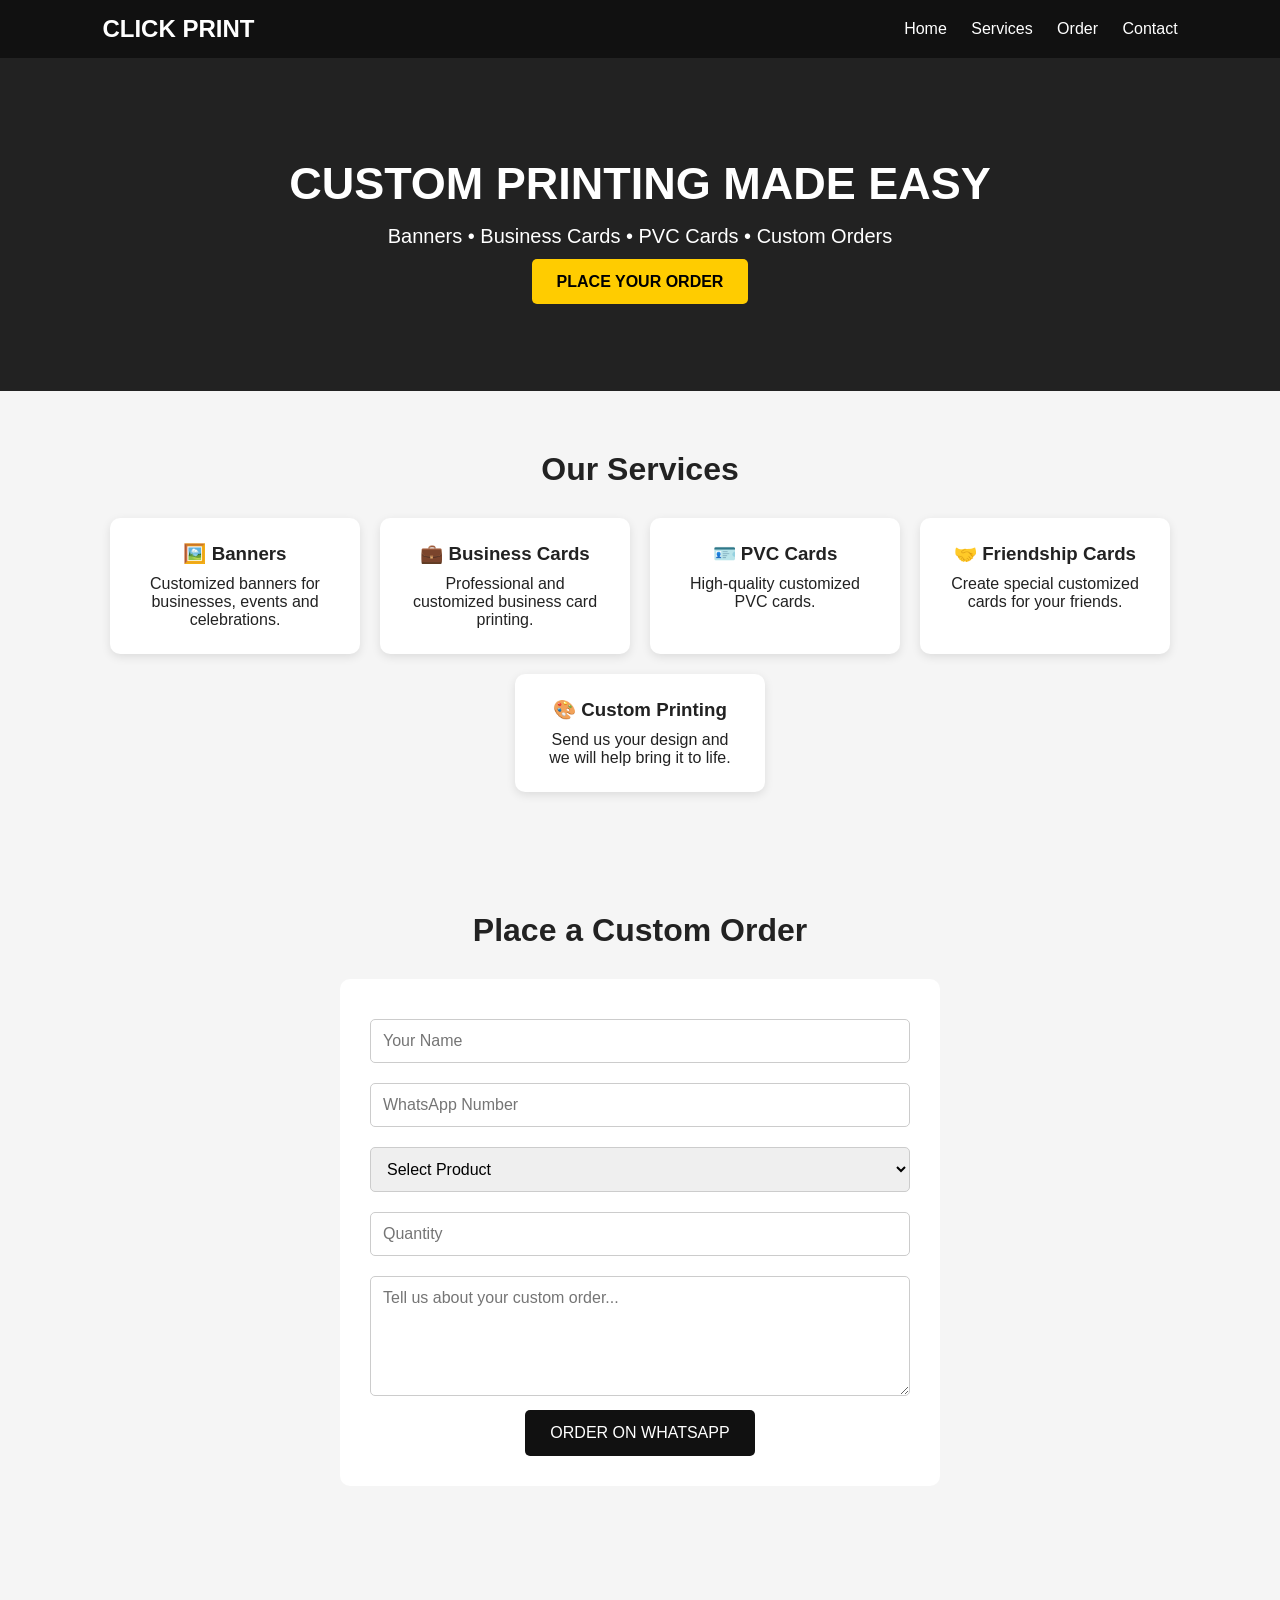
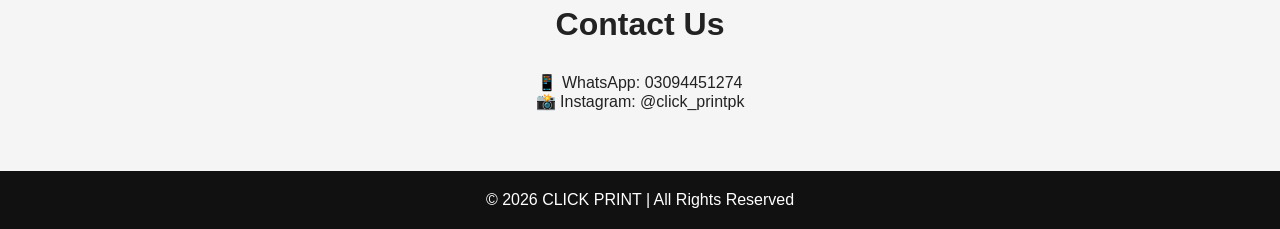
==== index.html @ 54373964 "Add files via upload" ====
<!DOCTYPE html>
<html>

<head>
  <meta charset="UTF-8">
  <meta name="viewport" content="width=device-width, initial-scale=1">
  <title></title>
</head>
<!DOCTYPE html><html lang="en">
<head>
  <meta charset="UTF-8">
  <meta name="viewport" content="width=device-width, initial-scale=1.0">
  <title>Click Print | Custom Printing</title>  <style>
    * {
      margin: 0;
      padding: 0;
      box-sizing: border-box;
      font-family: Arial, sans-serif;
    }

    body {
      background: #f5f5f5;
      color: #222;
    }

    header {
      background: #111;
      color: white;
      padding: 15px 8%;
      display: flex;
      justify-content: space-between;
      align-items: center;
    }

    .logo {
      font-size: 24px;
      font-weight: bold;
    }

    nav a {
      color: white;
      text-decoration: none;
      margin-left: 20px;
    }

    nav a:hover {
      color: #ffcc00;
    }

    .hero {
      background: #222;
      color: white;
      text-align: center;
      padding: 100px 20px;
    }

    .hero h1 {
      font-size: 45px;
      margin-bottom: 15px;
    }

    .hero p {
      font-size: 20px;
      margin-bottom: 25px;
    }

    .button {
      background: #ffcc00;
      color: black;
      padding: 14px 25px;
      text-decoration: none;
      border-radius: 5px;
      font-weight: bold;
    }

    section {
      padding: 60px 8%;
      text-align: center;
    }

    section h2 {
      margin-bottom: 30px;
      font-size: 32px;
    }

    .services {
      display: flex;
      flex-wrap: wrap;
      justify-content: center;
      gap: 20px;
    }

    .card {
      background: white;
      width: 250px;
      padding: 25px;
      border-radius: 10px;
      box-shadow: 0 3px 10px rgba(0,0,0,0.1);
    }

    .card h3 {
      margin-bottom: 10px;
    }

    .order-form {
      max-width: 600px;
      margin: auto;
      background: white;
      padding: 30px;
      border-radius: 10px;
    }

    input, select, textarea {
      width: 100%;
      padding: 12px;
      margin: 10px 0;
      border: 1px solid #ccc;
      border-radius: 5px;
      font-size: 16px;
    }

    textarea {
      height: 120px;
    }

    button {
      background: #111;
      color: white;
      border: none;
      padding: 14px 25px;
      border-radius: 5px;
      cursor: pointer;
      font-size: 16px;
    }

    button:hover {
      background: #333;
    }

    footer {
      background: #111;
      color: white;
      text-align: center;
      padding: 20px;
    }

    @media (max-width: 700px) {
      header {
        flex-direction: column;
        gap: 15px;
      }

      nav a {
        margin: 0 8px;
      }

      .hero h1 {
        font-size: 32px;
      }
    }
  </style></head><body><header>
  <div class="logo">CLICK PRINT</div>  <nav>
    <a href="#home">Home</a>
    <a href="#services">Services</a>
    <a href="#order">Order</a>
    <a href="#contact">Contact</a>
  </nav>
</header><section class="hero" id="home">
  <h1>CUSTOM PRINTING MADE EASY</h1>
  <p>Banners • Business Cards • PVC Cards • Custom Orders</p><a href="#order" class="button">PLACE YOUR ORDER</a>

</section><section id="services">  <h2>Our Services</h2>  <div class="services"><div class="card">
  <h3>🖼️ Banners</h3>
  <p>Customized banners for businesses, events and celebrations.</p>
</div>

<div class="card">
  <h3>💼 Business Cards</h3>
  <p>Professional and customized business card printing.</p>
</div>

<div class="card">
  <h3>🪪 PVC Cards</h3>
  <p>High-quality customized PVC cards.</p>
</div>

<div class="card">
  <h3>🤝 Friendship Cards</h3>
  <p>Create special customized cards for your friends.</p>
</div>

<div class="card">
  <h3>🎨 Custom Printing</h3>
  <p>Send us your design and we will help bring it to life.</p>
</div>

  </div></section><section id="order">  <h2>Place a Custom Order</h2>  <form class="order-form" id="orderForm"><input type="text" id="name" placeholder="Your Name" required>

<input type="tel" id="phone" placeholder="WhatsApp Number" required>

<select id="product" required>
  <option value="">Select Product</option>
  <option>Banner</option>
  <option>Business Card</option>
  <option>PVC Card</option>
  <option>Friendship Card</option>
  <option>Custom Printing</option>
</select>

<input type="number" id="quantity" placeholder="Quantity" required>

<textarea id="details" placeholder="Tell us about your custom order..."></textarea>

<button type="submit">ORDER ON WHATSAPP</button>

  </form></section><section id="contact">  <h2>Contact Us</h2>  <p>📱 WhatsApp: 03094451274</p>
  <p>📸 Instagram: @click_printpk</p></section><footer>
  <p>© 2026 CLICK PRINT | All Rights Reserved</p>
</footer><script>

document.getElementById("orderForm").addEventListener("submit", function(event) {

  event.preventDefault();

  let name = document.getElementById("name").value;
  let phone = document.getElementById("phone").value;
  let product = document.getElementById("product").value;
  let quantity = document.getElementById("quantity").value;
  let details = document.getElementById("details").value;


  let message =
    "🛒 *NEW ORDER - CLICK PRINT*%0A%0A" +
    "👤 Name: " + name + "%0A" +
    "📱 Customer Number: " + phone + "%0A" +
    "🖨️ Product: " + product + "%0A" +
    "📦 Quantity: " + quantity + "%0A" +
    "📝 Details: " + details;


  let whatsappNumber = "923094451274";


  let whatsappURL =
    "https://wa.me/" + whatsappNumber + "?text=" + message;


  window.open(whatsappURL, "_blank");

});

</script></body>
</html>
<body>
  
</body>

</html>
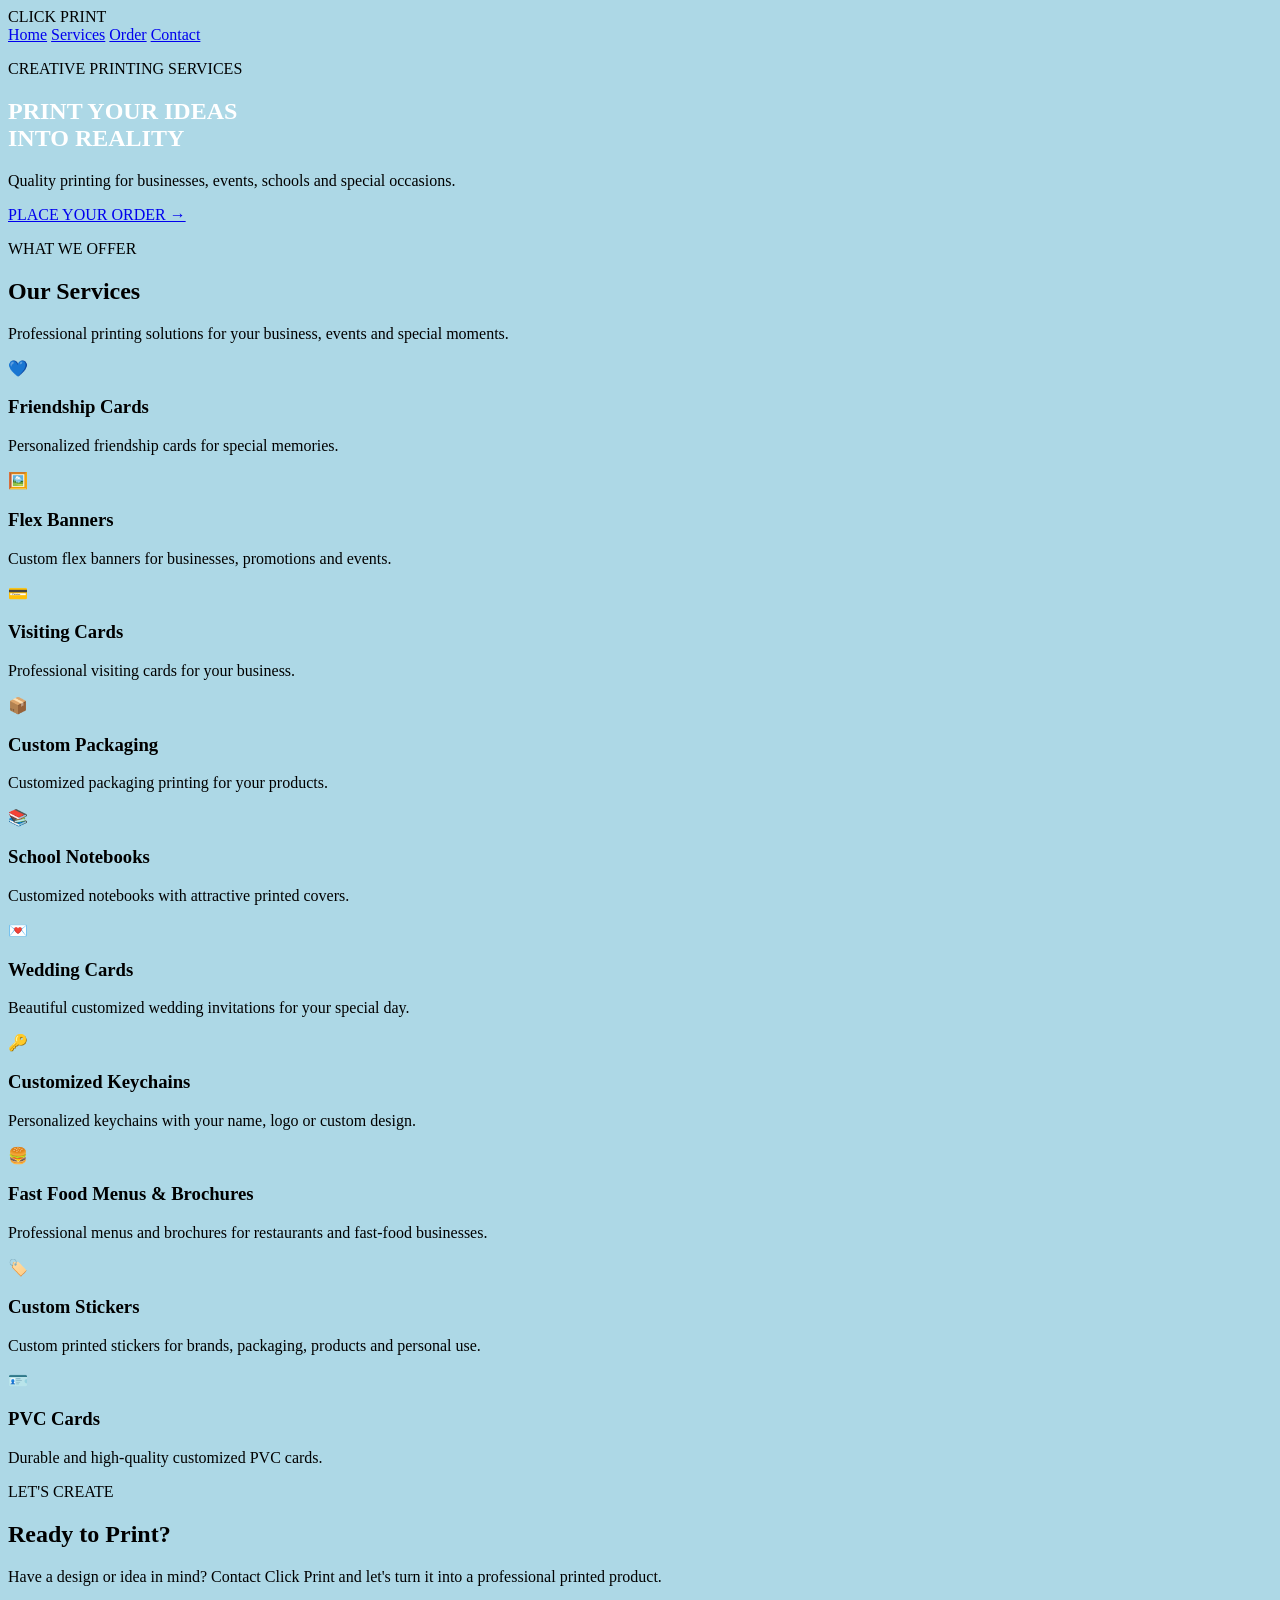
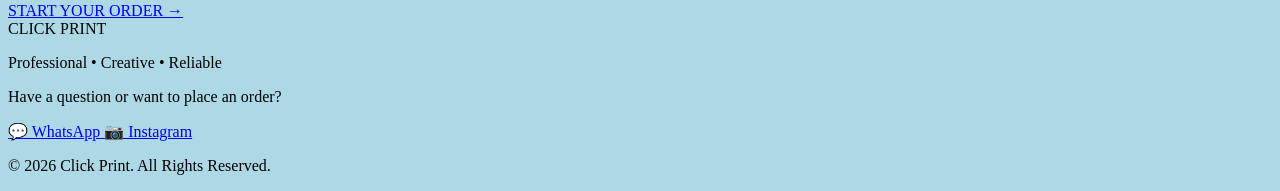
==== commit 826be96e: "Update index.html" ====
--- a/index.html
+++ b/index.html
@@ -1,258 +1,196 @@
 <!DOCTYPE html>
-<html>
+<html lang="en">
 
 <head>
   <meta charset="UTF-8">
-  <meta name="viewport" content="width=device-width, initial-scale=1">
-  <title></title>
+  <meta name="viewport" content="width=device-width, initial-scale=1.0">
+
+  <link rel="stylesheet" href="style.css">
+
+  <title>Click Print | Professional Printing Services</title>
+  <link rel="preconnect" href="https://fonts.googleapis.com">
+<link rel="preconnect" href="https://fonts.gstatic.com" crossorigin>
+<link href="https://fonts.googleapis.com/css2?family=Poppins:wght@400;500;600;700;800;900&display=swap" rel="stylesheet">
 </head>
-<!DOCTYPE html><html lang="en">
-<head>
-  <meta charset="UTF-8">
-  <meta name="viewport" content="width=device-width, initial-scale=1.0">
-  <title>Click Print | Custom Printing</title>  <style>
-    * {
-      margin: 0;
-      padding: 0;
-      box-sizing: border-box;
-      font-family: Arial, sans-serif;
-    }
 
-    body {
-      background: #f5f5f5;
-      color: #222;
-    }
+<body>
 
-    header {
-      background: #111;
-      color: white;
-      padding: 15px 8%;
-      display: flex;
-      justify-content: space-between;
-      align-items: center;
-    }
+  <nav>
+    <div class="logo">CLICK <span>PRINT</span></div>
 
-    .logo {
-      font-size: 24px;
-      font-weight: bold;
-    }
+    <div class="nav-links">
+      <a href="#home">Home</a>
+      <a href="#services">Services</a>
+      <a href="#order">Order</a>
+      <a href="#contact">Contact</a>
+    </div>
+  </nav>
 
-    nav a {
-      color: white;
-      text-decoration: none;
-      margin-left: 20px;
-    }
+  <section id="home" class="hero">
 
-    nav a:hover {
-      color: #ffcc00;
-    }
+    <div class="hero-content">
 
-    .hero {
-      background: #222;
-      color: white;
-      text-align: center;
-      padding: 100px 20px;
-    }
+      <p class="tag">CREATIVE PRINTING SERVICES</p>
 
-    .hero h1 {
-      font-size: 45px;
-      margin-bottom: 15px;
-    }
+      <h1>
+        PRINT YOUR <span>IDEAS</span><br>
+        INTO REALITY
+      </h1>
 
-    .hero p {
-      font-size: 20px;
-      margin-bottom: 25px;
-    }
+      <p class="hero-text">
+        Quality printing for businesses, events, schools and special occasions.
+      </p>
 
-    .button {
-      background: #ffcc00;
-      color: black;
-      padding: 14px 25px;
-      text-decoration: none;
-      border-radius: 5px;
-      font-weight: bold;
-    }
+      <a
+        href="https://wa.me/923094451274?text=Hello%20Click%20Print%2C%20I%20want%20to%20place%20an%20order."
+        class="btn"
+        target="_blank">
+        PLACE YOUR ORDER →
+      </a>
 
-    section {
-      padding: 60px 8%;
-      text-align: center;
-    }
+    </div>
 
-    section h2 {
-      margin-bottom: 30px;
-      font-size: 32px;
-    }
+  </section>
 
-    .services {
-      display: flex;
-      flex-wrap: wrap;
-      justify-content: center;
-      gap: 20px;
-    }
+  <section id="services" class="services">
 
-    .card {
-      background: white;
-      width: 250px;
-      padding: 25px;
-      border-radius: 10px;
-      box-shadow: 0 3px 10px rgba(0,0,0,0.1);
-    }
+    <p class="section-tag">WHAT WE OFFER</p>
 
-    .card h3 {
-      margin-bottom: 10px;
-    }
+    <h2>Our Services</h2>
 
-    .order-form {
-      max-width: 600px;
-      margin: auto;
-      background: white;
-      padding: 30px;
-      border-radius: 10px;
-    }
+    <p class="section-text">
+      Professional printing solutions for your business, events and special moments.
+    </p>
 
-    input, select, textarea {
-      width: 100%;
-      padding: 12px;
-      margin: 10px 0;
-      border: 1px solid #ccc;
-      border-radius: 5px;
-      font-size: 16px;
-    }
+    <div class="service-container">
 
-    textarea {
-      height: 120px;
-    }
+      <div class="service-card">
+        <div class="icon">💙</div>
+        <h3>Friendship Cards</h3>
+        <p>Personalized friendship cards for special memories.</p>
+      </div>
 
-    button {
-      background: #111;
-      color: white;
-      border: none;
-      padding: 14px 25px;
-      border-radius: 5px;
-      cursor: pointer;
-      font-size: 16px;
-    }
+      <div class="service-card">
+        <div class="icon">🖼️</div>
+        <h3>Flex Banners</h3>
+        <p>Custom flex banners for businesses, promotions and events.</p>
+      </div>
 
-    button:hover {
-      background: #333;
-    }
+      <div class="service-card">
+        <div class="icon">💳</div>
+        <h3>Visiting Cards</h3>
+        <p>Professional visiting cards for your business.</p>
+      </div>
 
-    footer {
-      background: #111;
-      color: white;
-      text-align: center;
-      padding: 20px;
-    }
+      <div class="service-card">
+        <div class="icon">📦</div>
+        <h3>Custom Packaging</h3>
+        <p>Customized packaging printing for your products.</p>
+      </div>
+      <div class="service-card">
+        <div class="icon">📚</div>
+        <h3>School Notebooks</h3>
+        <p>Customized notebooks with attractive printed covers.</p>
+        </div>
+        <div class="service-card">
+        <div class="icon">💌</div>
+        <h3>Wedding Cards</h3>
+        <p>Beautiful customized wedding invitations for your special day.</p>
+      </div>
+      <div class="service-card">
+        <div class="icon">🔑</div>
+        <h3>Customized Keychains</h3>
+        <p>Personalized keychains with your name, logo or custom design.</p>
+      </div>
 
-    @media (max-width: 700px) {
-      header {
-        flex-direction: column;
-        gap: 15px;
-      }
+      <div class="service-card">
+        <div class="icon">🍔</div>
+        <h3>Fast Food Menus & Brochures</h3>
+        <p>Professional menus and brochures for restaurants and fast-food businesses.</p>
+      </div>
 
-      nav a {
-        margin: 0 8px;
-      }
+      <div class="service-card">
+        <div class="icon">🏷️</div>
+        <h3>Custom Stickers</h3>
+        <p>Custom printed stickers for brands, packaging, products and personal use.</p>
+      </div>
 
-      .hero h1 {
-        font-size: 32px;
-      }
-    }
-  </style></head><body><header>
-  <div class="logo">CLICK PRINT</div>  <nav>
-    <a href="#home">Home</a>
-    <a href="#services">Services</a>
-    <a href="#order">Order</a>
-    <a href="#contact">Contact</a>
-  </nav>
-</header><section class="hero" id="home">
-  <h1>CUSTOM PRINTING MADE EASY</h1>
-  <p>Banners • Business Cards • PVC Cards • Custom Orders</p><a href="#order" class="button">PLACE YOUR ORDER</a>
+      <div class="service-card">
+        <div class="icon">🪪</div>
+        <h3>PVC Cards</h3>
+        <p>Durable and high-quality customized PVC cards.</p>
+      </div>
 
-</section><section id="services">  <h2>Our Services</h2>  <div class="services"><div class="card">
-  <h3>🖼️ Banners</h3>
-  <p>Customized banners for businesses, events and celebrations.</p>
-</div>
+    </div>
 
-<div class="card">
-  <h3>💼 Business Cards</h3>
-  <p>Professional and customized business card printing.</p>
-</div>
-
-<div class="card">
-  <h3>🪪 PVC Cards</h3>
-  <p>High-quality customized PVC cards.</p>
-</div>
-
-<div class="card">
-  <h3>🤝 Friendship Cards</h3>
-  <p>Create special customized cards for your friends.</p>
-</div>
-
-<div class="card">
-  <h3>🎨 Custom Printing</h3>
-  <p>Send us your design and we will help bring it to life.</p>
-</div>
-
-  </div></section><section id="order">  <h2>Place a Custom Order</h2>  <form class="order-form" id="orderForm"><input type="text" id="name" placeholder="Your Name" required>
-
-<input type="tel" id="phone" placeholder="WhatsApp Number" required>
-
-<select id="product" required>
-  <option value="">Select Product</option>
-  <option>Banner</option>
-  <option>Business Card</option>
-  <option>PVC Card</option>
-  <option>Friendship Card</option>
-  <option>Custom Printing</option>
-</select>
-
-<input type="number" id="quantity" placeholder="Quantity" required>
-
-<textarea id="details" placeholder="Tell us about your custom order..."></textarea>
-
-<button type="submit">ORDER ON WHATSAPP</button>
-
-  </form></section><section id="contact">  <h2>Contact Us</h2>  <p>📱 WhatsApp: 03094451274</p>
-  <p>📸 Instagram: @click_printpk</p></section><footer>
-  <p>© 2026 CLICK PRINT | All Rights Reserved</p>
-</footer><script>
-
-document.getElementById("orderForm").addEventListener("submit", function(event) {
-
-  event.preventDefault();
-
-  let name = document.getElementById("name").value;
-  let phone = document.getElementById("phone").value;
-  let product = document.getElementById("product").value;
-  let quantity = document.getElementById("quantity").value;
-  let details = document.getElementById("details").value;
+  </section>
 
 
-  let message =
-    "🛒 *NEW ORDER - CLICK PRINT*%0A%0A" +
-    "👤 Name: " + name + "%0A" +
-    "📱 Customer Number: " + phone + "%0A" +
-    "🖨️ Product: " + product + "%0A" +
-    "📦 Quantity: " + quantity + "%0A" +
-    "📝 Details: " + details;
+  <section id="order" class="order">
+
+    <div class="order-content">
+
+      <p class="section-tag">LET'S CREATE</p>
+
+      <h2>Ready to Print?</h2>
+
+      <p>
+        Have a design or idea in mind?
+        Contact Click Print and let's turn it into a professional printed product.
+      </p>
+
+      <a
+        href="https://wa.me/923094451274?text=Hello%20Click%20Print%2C%20I%20want%20to%20place%20an%20order."
+        class="btn"
+        target="_blank">
+        START YOUR ORDER →
+      </a>
+
+    </div>
+
+  </section>
 
 
-  let whatsappNumber = "923094451274";
+  <footer id="contact">
+
+    <div class="footer-logo">
+      CLICK <span>PRINT</span>
+    </div>
+
+    <p class="footer-tag">
+      Professional • Creative • Reliable
+    </p>
+
+    <p>
+      Have a question or want to place an order?
+    </p>
+
+    <div class="contact-buttons">
+
+      <a
+        href="https://wa.me/923094451274"
+        target="_blank">
+        💬 WhatsApp
+      </a>
+
+      <a
+        href="https://www.instagram.com/click_printpk/"
+        target="_blank">
+        📷 Instagram
+      </a>
+
+    </div>
+
+    <p class="copyright">
+      © 2026 Click Print. All Rights Reserved.
+    </p>
+
+  </footer>
 
 
-  let whatsappURL =
-    "https://wa.me/" + whatsappNumber + "?text=" + message;
+  <script src="script.js"></script>
 
+</body>
+</html>
 
-  window.open(whatsappURL, "_blank");
-
-});
-
-</script></body>
-</html>
-<body>
-  
-</body>
-
-</html>+    
--- a/style.css
+++ b/style.css
@@ -0,0 +1,7 @@
+body {
+    background-color: lightblue;
+}
+
+h1 {
+    color: white;
+}
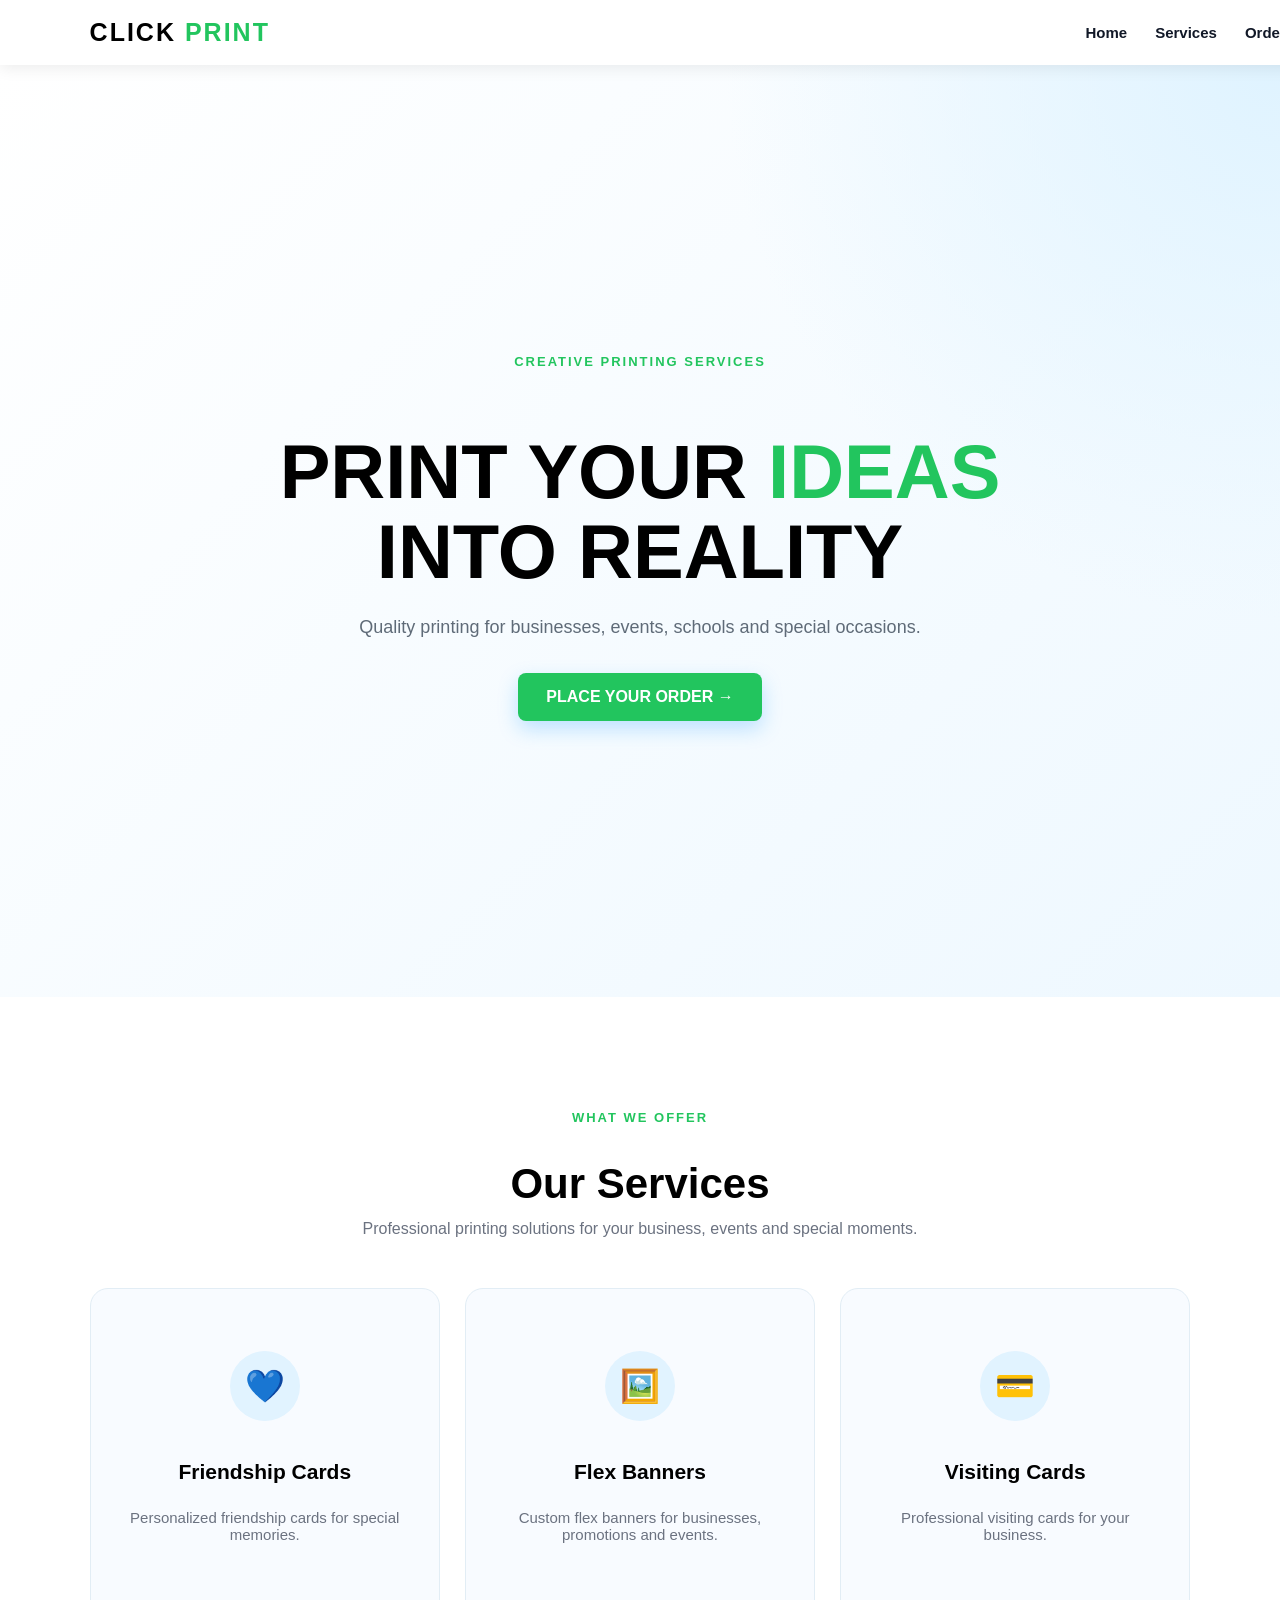
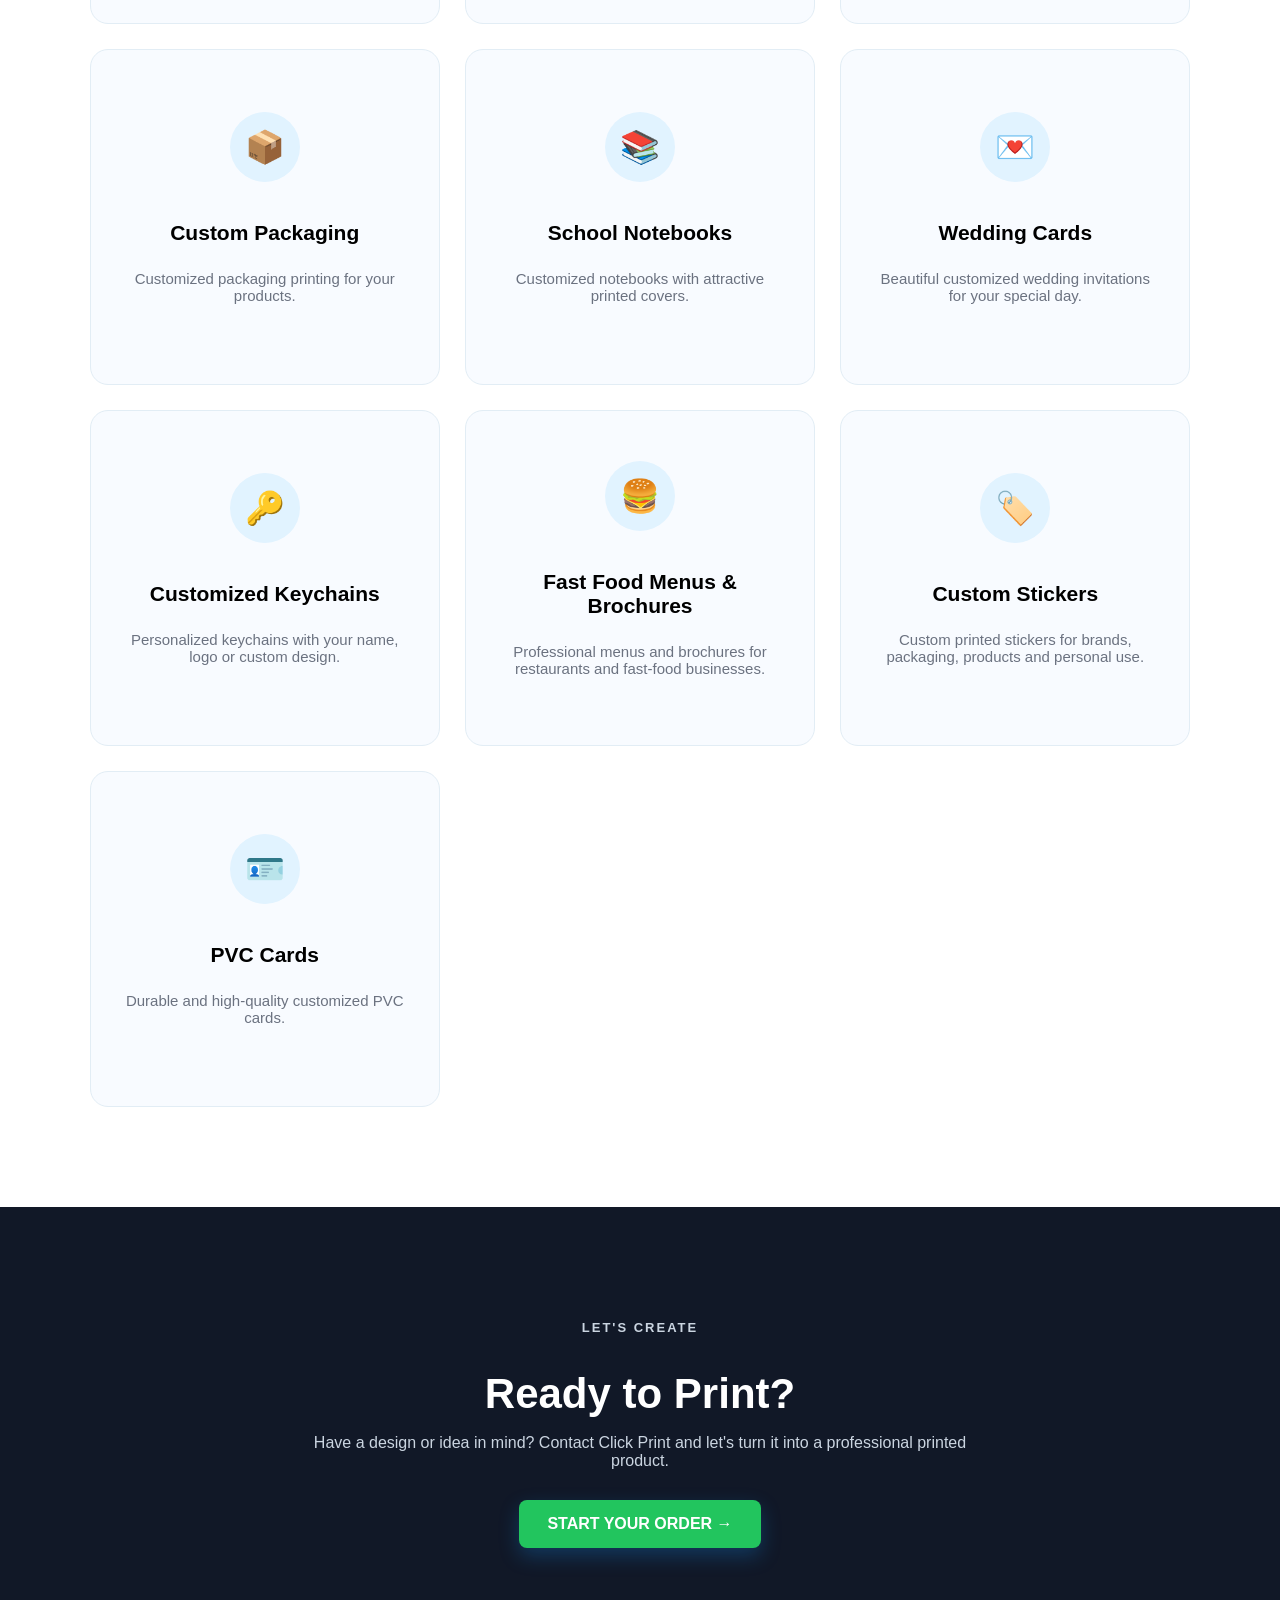
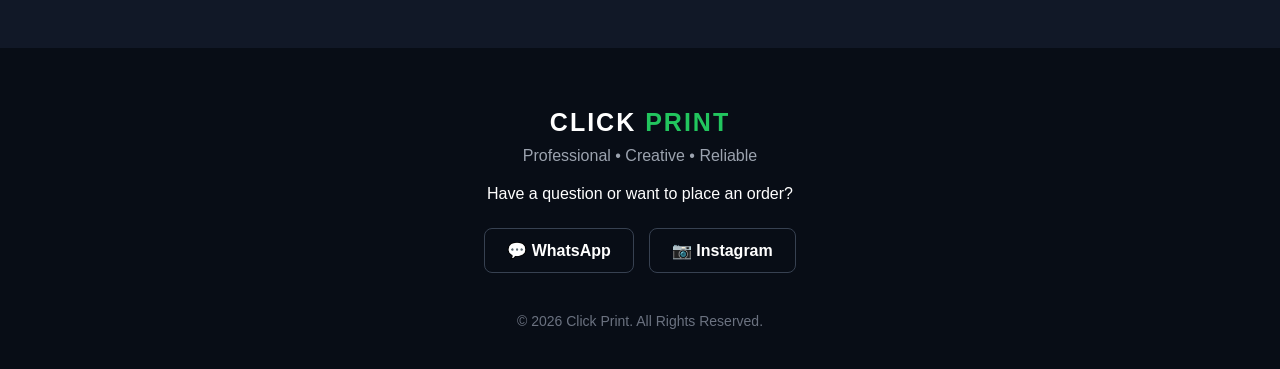
==== commit 706b3ef1: "Update index.html" ====
--- a/index.html
+++ b/index.html
@@ -5,7 +5,7 @@
   <meta charset="UTF-8">
   <meta name="viewport" content="width=device-width, initial-scale=1.0">
 
-  <link rel="stylesheet" href="style.css">
+  <link rel="stylesheet" href="Style.css">
 
   <title>Click Print | Professional Printing Services</title>
   <link rel="preconnect" href="https://fonts.googleapis.com">
@@ -192,5 +192,3 @@
 
 </body>
 </html>
-
-    
--- a/Style.css
+++ b/Style.css
@@ -0,0 +1,449 @@
+
+body {
+  font-family: 'Poppins', sans-serif;
+  margin: 0;
+  padding: 0;
+  box-sizing: border-box;
+}
+
+html {
+  scroll-behavior: smooth;
+}
+
+
+/* =========================
+   NAVIGATION
+========================= */
+
+nav {
+  width: 100%;
+  padding: 18px 7%;
+  background: #ffffff;
+  display: flex;
+  justify-content: space-between;
+  align-items: center;
+  position: sticky;
+  top: 0;
+  z-index: 1000;
+  box-shadow: 0 3px 15px rgba(0, 0, 0, 0.08);
+}
+
+.logo {
+  font-size: 25px;
+  font-weight: 900;
+  letter-spacing: 2px;
+}
+
+.logo span {
+  color: #22c55e;
+}
+
+.nav-links {
+  display: flex;
+  gap: 28px;
+}
+
+.nav-links a {
+  color: #111827;
+  text-decoration: none;
+  font-size: 15px;
+  font-weight: 700;
+  transition: 0.3s;
+}
+
+.nav-links a:hover {
+  color: #22c55e;
+}
+
+
+/* =========================
+   HERO
+========================= */
+
+.hero {
+  min-height: 88vh;
+  display: flex;
+  align-items: center;
+  justify-content: center;
+  text-align: center;
+  padding: 70px 20px;
+
+  background:
+    radial-gradient(
+      circle at top right,
+      #dff3ff,
+      transparent 35%
+    ),
+    linear-gradient(
+      135deg,
+      #ffffff,
+      #eef8ff
+    );
+}
+
+.hero-content {
+  max-width: 850px;
+}
+
+.tag {
+  color: #22c55e;
+  font-size: 13px;
+  font-weight: 800;
+  letter-spacing: 2px;
+  margin-bottom: 18px;
+}
+
+.hero h1 {
+  font-size: clamp(42px, 7vw, 76px);
+  line-height: 1.05;
+  font-weight: 900;
+  margin-bottom: 25px;
+}
+
+.hero h1 span {
+  color: #22c55e;
+}
+
+.hero-text {
+  max-width: 650px;
+  margin: 0 auto 35px;
+  color: #5f6b78;
+  font-size: 18px;
+}
+
+
+/* =========================
+   BUTTON
+========================= */
+
+.btn {
+  display: inline-block;
+  padding: 15px 28px;
+  background: #22c55e;
+  color: white;
+  text-decoration: none;
+  border-radius: 8px;
+  font-weight: 800;
+
+  box-shadow:
+    0 8px 20px rgba(21, 151, 255, 0.25);
+
+  transition: 0.3s;
+}
+
+.btn:hover {
+  background: #087ed8;
+  transform: translateY(-3px);
+}
+
+
+/* =========================
+   SERVICES
+========================= */
+
+.services {
+  padding: 100px 7%;
+  text-align: center;
+  background: #ffffff;
+}
+
+.section-tag {
+  color: #22c55e;
+  font-size: 13px;
+  font-weight: 800;
+  letter-spacing: 2px;
+  margin-bottom: 12px;
+}
+
+.services h2 {
+  font-size: 42px;
+  margin-bottom: 12px;
+}
+
+.section-text {
+  max-width: 650px;
+  margin: 0 auto 50px;
+  color: #6b7280;
+}
+
+
+/* Service Grid */
+
+.service-container {
+  max-width: 1150px;
+  margin: auto;
+
+  display: grid;
+
+  grid-template-columns:
+    repeat(3, 1fr);
+
+  gap: 25px;
+}
+
+
+/* Service Card */
+
+.service-card {
+  background: #f8fbff;
+  border: 1px solid #e2edf5;
+
+  padding: 32px 25px;
+
+  border-radius: 18px;
+
+  text-align: center;
+
+  transition: 0.3s;
+
+  min-height: 270px;
+
+  display: flex;
+  flex-direction: column;
+  justify-content: center;
+  align-items: center;
+}
+
+.service-card:hover {
+  transform: translateY(-8px);
+
+  box-shadow:
+    0 15px 35px rgba(0, 0, 0, 0.08);
+}
+
+
+/* Icons */
+
+.icon {
+  width: 70px;
+  height: 70px;
+
+  display: flex;
+  justify-content: center;
+  align-items: center;
+
+  background: #e1f3ff;
+
+  border-radius: 50%;
+
+  font-size: 32px;
+
+  margin-bottom: 18px;
+}
+
+
+/* Card Text */
+
+.service-card h3 {
+  font-size: 21px;
+  margin-bottom: 10px;
+}
+
+.service-card p {
+  color: #6b7280;
+  font-size: 15px;
+
+  max-width: 280px;
+
+  margin-bottom: 18px;
+}
+
+
+/* =========================
+   ORDER SECTION
+========================= */
+
+.order {
+  padding: 100px 20px;
+
+  background: #111827;
+
+  color: white;
+
+  text-align: center;
+}
+
+.order-content {
+  max-width: 700px;
+  margin: auto;
+}
+
+.order h2 {
+  font-size: 42px;
+  margin-bottom: 15px;
+}
+
+.order p {
+  color: #cbd5e1;
+  margin-bottom: 30px;
+}
+
+
+/* =========================
+   FOOTER
+========================= */
+
+footer {
+  padding: 60px 20px 30px;
+
+  background: #080d16;
+
+  color: white;
+
+  text-align: center;
+}
+
+.footer-logo {
+  font-size: 25px;
+  font-weight: 900;
+  letter-spacing: 2px;
+
+  margin-bottom: 10px;
+}
+
+.footer-logo span {
+  color: #22c55e;
+}
+
+.footer-tag {
+  color: #9ca3af;
+  margin-bottom: 20px;
+}
+
+footer p {
+  margin: 10px 0;
+}
+
+
+/* Contact Buttons */
+
+.contact-buttons {
+  display: flex;
+
+  justify-content: center;
+
+  gap: 15px;
+
+  flex-wrap: wrap;
+
+  margin: 25px 0 40px;
+}
+
+.contact-buttons a {
+  padding: 12px 22px;
+
+  border: 1px solid #374151;
+
+  border-radius: 8px;
+
+  color: white;
+
+  text-decoration: none;
+
+  font-weight: 700;
+
+  transition: 0.3s;
+}
+
+.contact-buttons a:hover {
+  background: #22c55e;
+  border-color: #22c55e;
+}
+
+.copyright {
+  color: #6b7280;
+  font-size: 14px;
+}
+
+
+/* =========================
+   MOBILE
+========================= */
+
+@media (max-width: 768px) {
+
+  nav {
+    padding: 15px 5%;
+
+    flex-direction: column;
+
+    gap: 12px;
+  }
+
+  .logo {
+    font-size: 22px;
+  }
+
+  .nav-links {
+    gap: 15px;
+
+    flex-wrap: wrap;
+
+    justify-content: center;
+  }
+
+  .nav-links a {
+    font-size: 13px;
+  }
+
+
+  .hero {
+    min-height: 78vh;
+
+    padding: 60px 20px;
+  }
+
+  .hero h1 {
+    font-size: 43px;
+  }
+
+  .hero-text {
+    font-size: 16px;
+  }
+
+
+  .services {
+    padding: 75px 6%;
+  }
+
+  .services h2,
+  .order h2 {
+    font-size: 34px;
+  }
+
+
+  .service-container {
+    grid-template-columns: 1fr;
+
+    gap: 20px;
+  }
+
+
+  .service-card {
+    min-height: 240px;
+  }
+
+
+  .order {
+    padding: 75px 20px;
+  }
+}
+
+
+/* Small Phones */
+
+@media (max-width: 400px) {
+
+  .hero h1 {
+    font-size: 36px;
+  }
+
+  .nav-links {
+    gap: 10px;
+  }
+
+  .nav-links a {
+    font-size: 12px;
+  }
+
+  }
